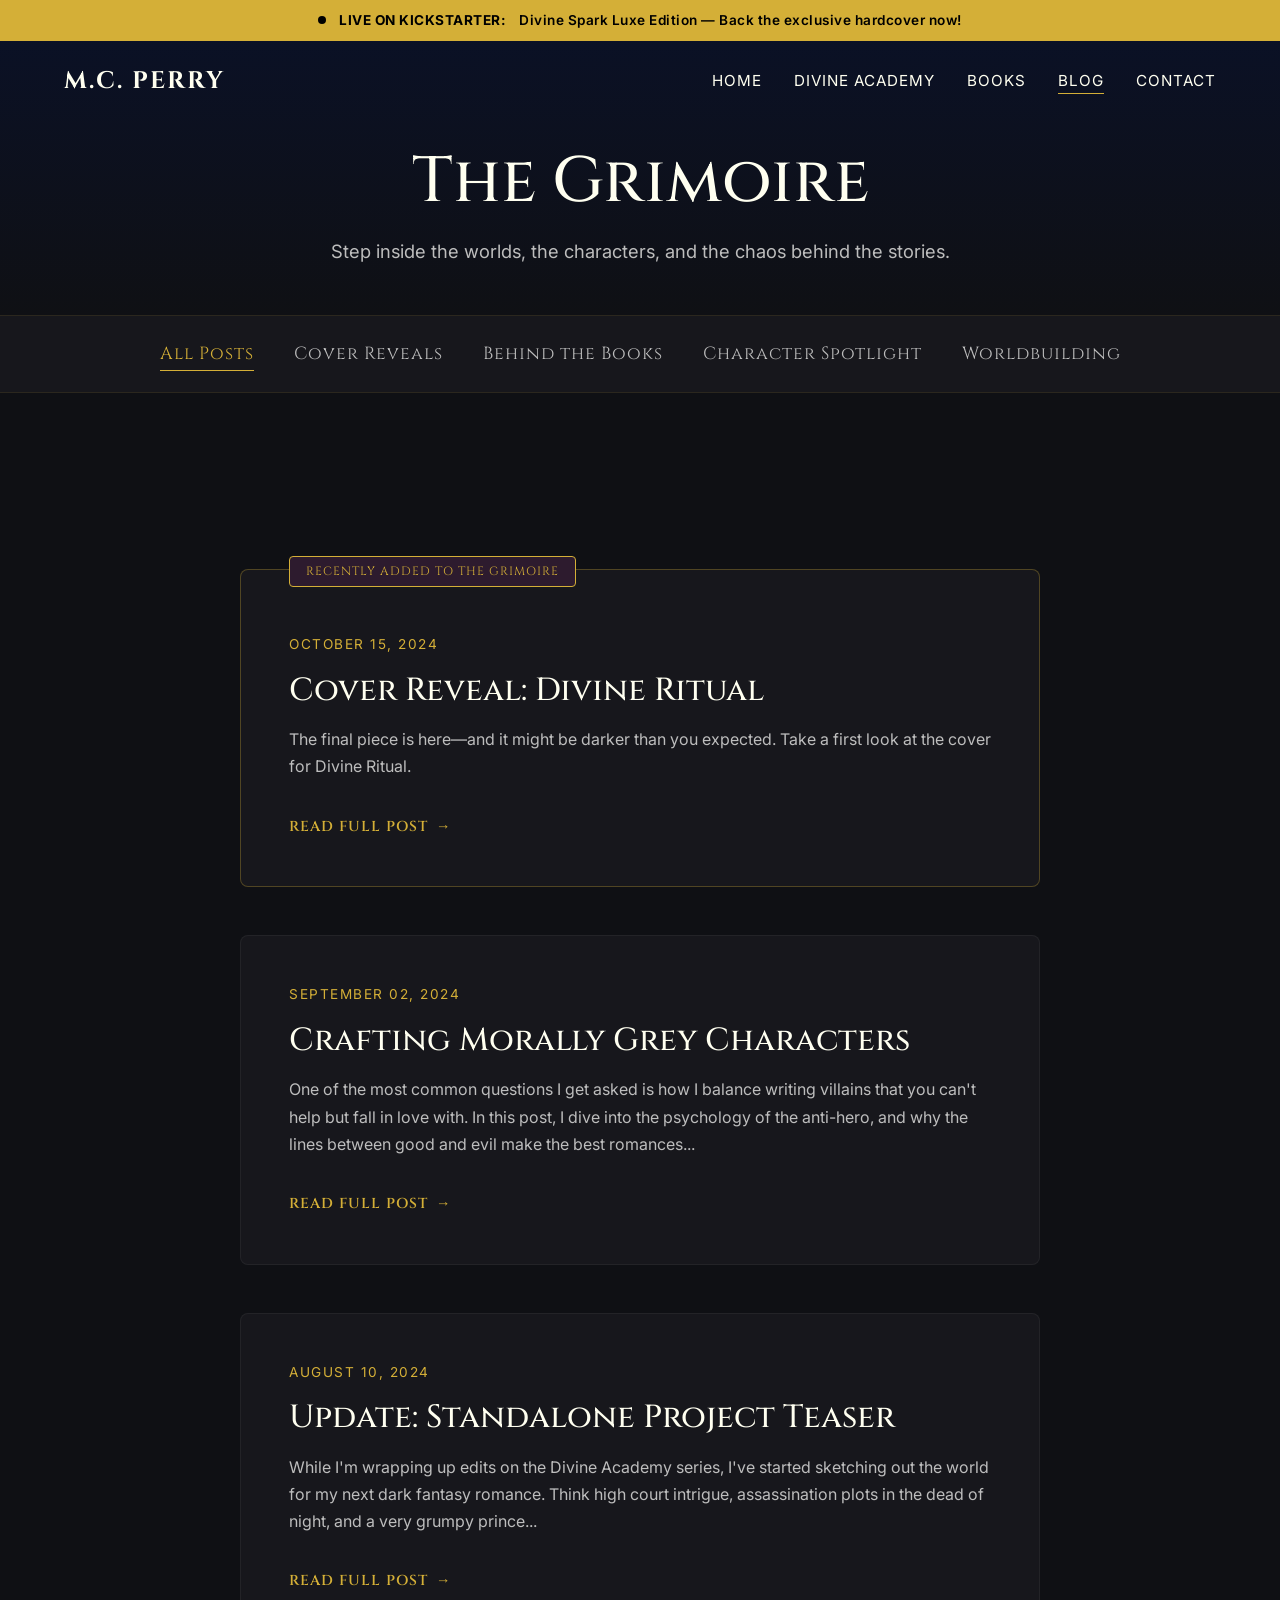
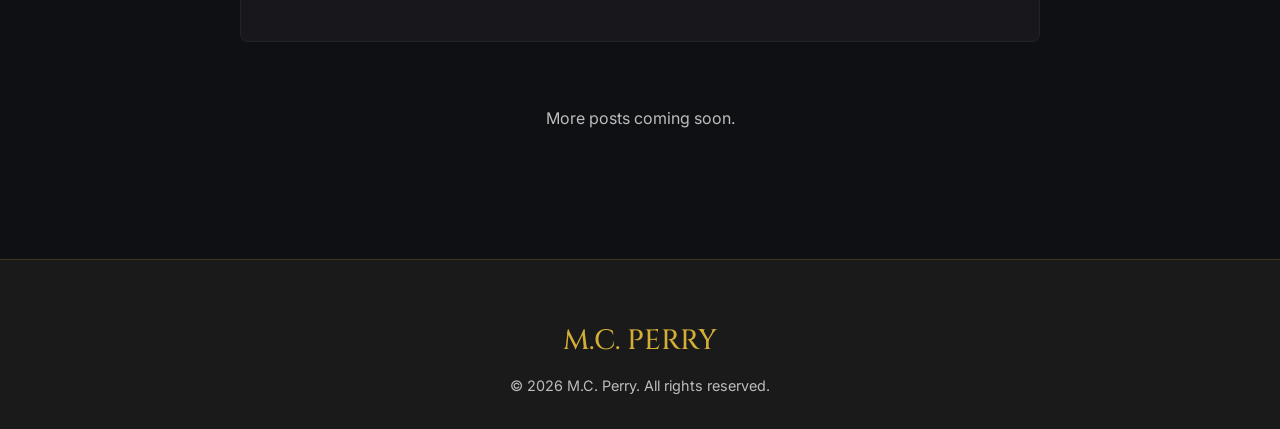
==== blog.html @ 1b4abf45 "feat: Implement Kickstarter banner, layout updates, and copy revisions" ====
<!DOCTYPE html>
<html lang="en">
<head>
    <meta charset="UTF-8">
    <meta name="viewport" content="width=device-width, initial-scale=1.0">
    <title>Blog | M.C. Perry</title>
    <meta name="description" content="Author updates, writing journey, and exclusive content from M.C. Perry.">
    <!-- Replace: Add your actual favicon below -->
    <link rel="icon" href="data:image/svg+xml,<svg xmlns=%22http://www.w3.org/2000/svg%22 viewBox=%220 0 100 100%22><text y=%22.9em%22 font-size=%2290%22>M</text></svg>">
    
    <link rel="stylesheet" href="css/styles.css">
    
    <style>
        .blog-list {
            max-width: 800px;
            margin: 0 auto;
        }
        .article-preview {
            background: var(--bg-panel);
            border: 1px solid rgba(255,255,255,0.05);
            border-radius: var(--border-radius-md);
            padding: 3rem;
            margin-bottom: 3rem;
            transition: transform var(--transition-smooth), border-color var(--transition-fast);
        }
        .article-preview:hover {
            border-color: rgba(212, 175, 55, 0.2);
            transform: translateY(-2px);
        }
        .article-date {
            color: var(--accent-gold);
            font-size: 0.85rem;
            text-transform: uppercase;
            letter-spacing: 1.5px;
            margin-bottom: 1rem;
            display: block;
        }
        .article-title {
            font-family: var(--font-heading);
            font-size: 2rem;
            margin-bottom: 1rem;
        }
        .article-title a {
            color: var(--text-primary);
        }
        .article-title a:hover {
            color: var(--accent-gold);
        }
        .article-excerpt {
            color: var(--text-muted);
            line-height: 1.7;
            margin-bottom: 2rem;
        }
        .read-more {
            font-family: var(--font-heading);
            color: var(--accent-gold);
            text-transform: uppercase;
            letter-spacing: 1px;
            font-size: 0.9rem;
            font-weight: 600;
            display: inline-flex;
            align-items: center;
        }
        .read-more::after {
            content: '→';
            margin-left: 0.5rem;
            transition: transform var(--transition-fast);
        }
        .read-more:hover::after {
            transform: translateX(5px);
        }
    </style>
</head>
<body>

    <!-- Header Navigation -->
    <header>
        <div class="announcement-bar">
            <a href="https://www.kickstarter.com/projects/mcperry/divine-spark-a-why-choose-academy-romantasy-special-edition" target="_blank" rel="noopener noreferrer">
                <span class="pulse-dot"></span>
                <strong>LIVE ON KICKSTARTER:</strong> Divine Spark Luxe Edition — Back the exclusive hardcover now!
            </a>
        </div>
        <div class="container nav-container">
            <div class="logo">
                <a href="index.html">M.C. PERRY</a>
            </div>
            <button class="hamburger" aria-expanded="false" aria-label="Toggle navigation">
                &#9776;
            </button>
            <nav>
                <ul class="nav-links">
                    <li><a href="index.html">Home</a></li>
                    <li><a href="divine-academy.html">Divine Academy</a></li>
                    <li><a href="books.html">Books</a></li>
                    <li><a href="blog.html" class="active">Blog</a></li>
                    <li><a href="contact.html">Contact</a></li>
                </ul>
            </nav>
        </div>
    </header>

    <!-- Minimal Hero -->
    <section class="hero-minimal" style="min-height: 35vh; padding-top: calc(var(--header-height) + 3rem); padding-bottom: 2rem; background: linear-gradient(to bottom, var(--bg-midnight), var(--bg-dark));">
        <div class="container hero-content" style="margin: 0 auto;">
            <h1 style="font-size: 4rem; margin-bottom: 1rem;">The Grimoire</h1>
            <p style="font-size: 1.15rem; color: var(--text-muted); max-width: 750px; margin: 0 auto; line-height: 1.6;">
                Step inside the worlds, the characters, and the chaos behind the stories.
            </p>
        </div>
    </section>

    <!-- Category Navigation -->
    <div style="background-color: var(--bg-panel); border-top: 1px solid rgba(212, 175, 55, 0.1); border-bottom: 1px solid rgba(212, 175, 55, 0.1); padding: 1.5rem 0; margin-bottom: 3rem;">
        <div class="container text-center">
            <ul style="list-style: none; display: flex; flex-wrap: wrap; justify-content: center; gap: 2.5rem; margin: 0; padding: 0;">
                <li><a href="#" style="color: var(--accent-gold); font-family: var(--font-heading); text-decoration: none; font-size: 1.1rem; letter-spacing: 1px; border-bottom: 1px solid var(--accent-gold); padding-bottom: 4px;">All Posts</a></li>
                <li><a href="#" style="color: var(--text-muted); font-family: var(--font-heading); text-decoration: none; font-size: 1.1rem; letter-spacing: 1px; transition: color var(--transition-short);" onmouseover="this.style.color='var(--accent-gold)'" onmouseout="this.style.color='var(--text-muted)'">Cover Reveals</a></li>
                <li><a href="#" style="color: var(--text-muted); font-family: var(--font-heading); text-decoration: none; font-size: 1.1rem; letter-spacing: 1px; transition: color var(--transition-short);" onmouseover="this.style.color='var(--accent-gold)'" onmouseout="this.style.color='var(--text-muted)'">Behind the Books</a></li>
                <li><a href="#" style="color: var(--text-muted); font-family: var(--font-heading); text-decoration: none; font-size: 1.1rem; letter-spacing: 1px; transition: color var(--transition-short);" onmouseover="this.style.color='var(--accent-gold)'" onmouseout="this.style.color='var(--text-muted)'">Character Spotlight</a></li>
                <li><a href="#" style="color: var(--text-muted); font-family: var(--font-heading); text-decoration: none; font-size: 1.1rem; letter-spacing: 1px; transition: color var(--transition-short);" onmouseover="this.style.color='var(--accent-gold)'" onmouseout="this.style.color='var(--text-muted)'">Worldbuilding</a></li>
            </ul>
        </div>
    </div>

    <!-- Blog Listing Section -->
    <section class="section-padding">
        <div class="container blog-list">
            
            <!-- Article 1 -->
            <article class="article-preview" style="position: relative; border-color: rgba(212, 175, 55, 0.3);">
                <div style="position: absolute; top: -14px; left: 3rem; background-color: var(--bg-deep-plum); padding: 0.3rem 1rem; border: 1px solid var(--accent-gold); border-radius: var(--border-radius-sm); font-size: 0.75rem; color: var(--accent-gold); font-family: var(--font-heading); text-transform: uppercase; letter-spacing: 1px;">Recently Added to the Grimoire</div>
                <span class="article-date" style="margin-top: 1rem;">October 15, 2024</span>
                <h2 class="article-title"><a href="#">Cover Reveal: Divine Ritual</a></h2>
                <p class="article-excerpt">
                    The final piece is here—and it might be darker than you expected. Take a first look at the cover for Divine Ritual.
                </p>
                <a href="#" class="read-more">Read Full Post</a>
            </article>

            <!-- Article 2 -->
            <article class="article-preview">
                <span class="article-date">September 02, 2024</span>
                <h2 class="article-title"><a href="#">Crafting Morally Grey Characters</a></h2>
                <p class="article-excerpt">
                    One of the most common questions I get asked is how I balance writing villains that you can't help but fall in love with. In this post, I dive into the psychology of the anti-hero, and why the lines between good and evil make the best romances...
                </p>
                <a href="#" class="read-more">Read Full Post</a>
            </article>

            <!-- Article 3 -->
            <article class="article-preview">
                <span class="article-date">August 10, 2024</span>
                <h2 class="article-title"><a href="#">Update: Standalone Project Teaser</a></h2>
                <p class="article-excerpt">
                    While I'm wrapping up edits on the Divine Academy series, I've started sketching out the world for my next dark fantasy romance. Think high court intrigue, assassination plots in the dead of night, and a very grumpy prince...
                </p>
                <a href="#" class="read-more">Read Full Post</a>
            </article>
            
            <div class="text-center" style="margin-top: 4rem;">
                <p style="color: var(--text-muted);">More posts coming soon.</p>
            </div>

        </div>
    </section>

    <!-- Footer -->
    <footer>
        <div class="container text-center">
            <h3 style="font-family: var(--font-heading); color: var(--accent-gold); margin-bottom: 1rem;">M.C. PERRY</h3>
            <p style="color: var(--text-muted); font-size: 0.9rem;">&copy; <script>document.write(new Date().getFullYear())</script> M.C. Perry. All rights reserved.</p>
        </div>
    </footer>

    <script src="js/main.js"></script>
</body>
</html>
---- css/styles.css ----
/* =========================================================================
   M.C. Perry Author Website - Global Styles
   Dark, elegant, fantasy-romance visual style.
   ========================================================================= */

@import url('https://fonts.googleapis.com/css2?family=Cinzel:wght@400;500;600;700&family=Inter:wght@300;400;500&display=swap');

/* --- CSS Variables / Theming --- */
:root {
  /* Colors */
  --bg-dark: #0f1014;
  --bg-deep-plum: #2D1B2E;
  --bg-burgundy: #4A0E17;
  --bg-midnight: #0A1128;
  --bg-charcoal: #1A1A1A;
  --bg-panel: rgba(25, 25, 30, 0.85);

  --text-primary: #FFFFF0; /* Soft ivory */
  --text-muted: #BDBDBD;
  
  --accent-gold: #D4AF37; /* Muted gold */
  --accent-gold-hover: #F1CA58;
  --accent-silver: #C0C0C0;

  /* Typography */
  --font-heading: 'Cinzel', serif;
  --font-body: 'Inter', sans-serif;

  /* Spacing & Sizes */
  --container-width: 1200px;
  --header-height: 80px;

  /* Transitions & Effects */
  --transition-fast: 0.2s ease-in-out;
  --transition-smooth: 0.3s ease;
  --shadow-elegant: 0 10px 30px rgba(0, 0, 0, 0.5);
  --border-radius-sm: 4px;
  --border-radius-md: 8px;
}

/* --- Base Reset --- */
*, *::before, *::after {
  box-sizing: border-box;
  margin: 0;
  padding: 0;
}

html {
  scroll-behavior: smooth;
}

body {
  font-family: var(--font-body);
  background-color: var(--bg-dark);
  color: var(--text-primary);
  line-height: 1.6;
  overflow-x: hidden;
  display: flex;
  flex-direction: column;
  min-height: 100vh;
}

h1, h2, h3, h4, h5, h6 {
  font-family: var(--font-heading);
  font-weight: 500;
  line-height: 1.2;
  margin-bottom: 1rem;
}

h1 { font-size: 3.5rem; }
h2 { font-size: 2.5rem; }
h3 { font-size: 1.75rem; }

a {
  color: var(--accent-gold);
  text-decoration: none;
  transition: color var(--transition-fast);
}

a:hover {
  color: var(--accent-gold-hover);
}

img {
  max-width: 100%;
  height: auto;
  display: block;
}

.container {
  width: 90%;
  max-width: var(--container-width);
  margin: 0 auto;
}

/* --- Utilities --- */
.section-padding {
  padding: 8rem 0;
}

section + section {
  border-top: 1px solid rgba(212, 175, 55, 0.1);
}

.text-center {
  text-align: center;
}

.text-accent {
  color: var(--accent-gold);
}

/* Buttons */
.btn {
  display: inline-block;
  font-family: var(--font-heading);
  text-transform: uppercase;
  letter-spacing: 1.5px;
  padding: 1rem 2rem;
  border-radius: var(--border-radius-sm);
  font-size: 0.9rem;
  cursor: pointer;
  transition: all var(--transition-smooth);
  border: 1px solid transparent;
  background-color: transparent;
}

.btn-primary {
  background-color: var(--accent-gold);
  color: #000;
  font-weight: 600;
}

.btn-primary:hover {
  background-color: transparent;
  color: var(--accent-gold);
  border-color: var(--accent-gold);
  box-shadow: 0 0 15px rgba(212, 175, 55, 0.3);
}

.btn-outline {
  border: 1px solid var(--accent-gold);
  color: var(--accent-gold);
}

.btn-outline:hover {
  background-color: var(--accent-gold);
  color: #000;
}

.btn-kickstarter {
  background-color: #05CE78;
  color: #fff;
  border-color: #05CE78;
}

.btn-kickstarter:hover {
  background-color: transparent;
  color: #05CE78;
  border-color: #05CE78;
  box-shadow: 0 0 15px rgba(5, 206, 120, 0.3);
}

/* --- Announcement Bar --- */
.announcement-bar {
  background-color: var(--accent-gold);
  color: #000;
  text-align: center;
  padding: 0.6rem 1rem;
  font-size: 0.85rem;
  font-family: var(--font-body);
  letter-spacing: 0.5px;
}

.announcement-bar a {
  color: #000;
  text-decoration: none;
  display: flex;
  align-items: center;
  justify-content: center;
  gap: 0.8rem;
  font-weight: 600;
}

.announcement-bar a:hover {
  text-decoration: underline;
}

.pulse-dot {
  display: inline-block;
  width: 8px;
  height: 8px;
  background-color: #000;
  border-radius: 50%;
  animation: pulse 2s infinite;
}

@keyframes pulse {
  0% { box-shadow: 0 0 0 0 rgba(0, 0, 0, 0.7); }
  70% { box-shadow: 0 0 0 6px rgba(0, 0, 0, 0); }
  100% { box-shadow: 0 0 0 0 rgba(0, 0, 0, 0); }
}

/* --- Header / Navigation --- */
header {
  position: fixed;
  top: 0;
  width: 100%;
  height: var(--header-height);
  z-index: 1000;
  transition: background-color var(--transition-smooth), backdrop-filter var(--transition-smooth);
}

/* Sticky Class added via JS */
header.scrolled {
  background-color: rgba(15, 16, 20, 0.95);
  backdrop-filter: blur(10px);
  border-bottom: 1px solid rgba(212, 175, 55, 0.1);
}

.nav-container {
  display: flex;
  justify-content: space-between;
  align-items: center;
  height: 100%;
}

.logo a {
  font-family: var(--font-heading);
  font-size: 1.5rem;
  font-weight: 700;
  color: var(--text-primary);
  letter-spacing: 2px;
}

.nav-links {
  display: flex;
  list-style: none;
  gap: 2rem;
}

.nav-links a {
  color: var(--text-primary);
  font-size: 0.95rem;
  text-transform: uppercase;
  letter-spacing: 1px;
  position: relative;
}

/* Hover underline effect */
.nav-links a::after {
  content: '';
  position: absolute;
  width: 0;
  height: 1px;
  bottom: -4px;
  left: 0;
  background-color: var(--accent-gold);
  transition: width var(--transition-smooth);
}

.nav-links a:hover::after,
.nav-links a.active::after {
  width: 100%;
}

.hamburger {
  display: none;
  cursor: pointer;
  background: none;
  border: none;
  color: var(--text-primary);
  font-size: 1.5rem;
}

/* --- Hero Sections --- */
.hero {
  min-height: 85vh;
  display: flex;
  align-items: center;
  position: relative;
  background-image: linear-gradient(to bottom, rgba(15, 16, 20, 0.85), rgba(15, 16, 20, 1));
  padding-top: calc(var(--header-height) + 2rem);
  padding-bottom: 4rem;
  overflow: hidden;
}

/* Placeholder for actual hero image background */
.hero::before {
  content: '';
  position: absolute;
  top: 0;
  left: 0;
  width: 100%;
  height: 100%;
  background-image: url('https://images.unsplash.com/photo-1549646633-e1f40d7c7eb9?auto=format&fit=crop&q=80&w=2000');
  background-size: cover;
  background-position: center;
  z-index: -1;
  opacity: 0.3;
}

.hero-grid {
  display: grid;
  grid-template-columns: 1.2fr 1fr;
  gap: 4rem;
  align-items: center;
  width: 100%;
  margin-top: 2rem;
}

.hero-text {
  max-width: 600px;
}

.hero-eyebrow {
  display: inline-block;
  font-family: var(--font-body);
  font-size: 0.85rem;
  color: var(--accent-gold);
  letter-spacing: 3px;
  text-transform: uppercase;
  margin-bottom: 1.5rem;
  font-weight: 600;
}

.hero-headline {
  font-size: 3.5rem;
  line-height: 1.15;
  margin-bottom: 1.5rem;
  color: var(--text-primary);
}

.hero-subheadline {
  font-size: 1.15rem;
  color: var(--text-muted);
  margin-bottom: 2.5rem;
  line-height: 1.6;
  max-width: 90%;
}

.hero-buttons {
  display: flex;
  gap: 1.5rem;
}

.hero-visual {
  position: relative;
  display: flex;
  justify-content: center;
  align-items: center;
}

/* Book Stack Visual Effect */
.book-stack {
  position: relative;
  width: 320px;
  height: 480px;
}

.book-stack-img {
  position: absolute;
  width: 280px;
  border-radius: var(--border-radius-sm);
  box-shadow: 0 20px 40px rgba(0,0,0,0.8);
  border: 1px solid rgba(212,175,55,0.3);
  transition: transform var(--transition-smooth);
}

.img-back {
  top: 0;
  right: 0;
  transform: scale(0.85) translateX(30px) rotate(5deg);
  opacity: 0.6;
  z-index: 1;
}

.img-middle {
  top: 10%;
  right: 15%;
  transform: scale(0.9) translateX(15px) rotate(-2deg);
  opacity: 0.8;
  z-index: 2;
}

.img-front {
  top: 20%;
  right: 30%;
  transform: scale(1) rotate(0deg);
  z-index: 3;
  border: 1px solid var(--accent-gold);
}

.book-stack:hover .img-front {
  transform: scale(1.05) translateY(-10px);
}
.book-stack:hover .img-middle {
  transform: scale(0.95) translateX(25px) rotate(-5deg);
}
.book-stack:hover .img-back {
  transform: scale(0.85) translateX(50px) rotate(10deg);
}

.hero-minimal {
  min-height: 50vh;
  display: flex;
  align-items: center;
  text-align: center;
  background: linear-gradient(to bottom, var(--bg-deep-plum), var(--bg-dark));
  padding-top: var(--header-height);
}

.hero-content {
  max-width: 800px;
}

.tagline {
  font-family: var(--font-body);
  font-size: 1.1rem;
  color: var(--accent-gold);
  letter-spacing: 3px;
  text-transform: uppercase;
  margin-bottom: 1rem;
  display: block;
}

/* --- Book Cards / Grids --- */
.grid-3 {
  display: grid;
  grid-template-columns: repeat(auto-fit, minmax(300px, 1fr));
  gap: 3rem;
  margin-top: 3rem;
}

.grid-2 {
  display: grid;
  grid-template-columns: 1fr 1fr;
  gap: 4rem;
  align-items: center;
}

.card {
  background: var(--bg-panel);
  border: 1px solid rgba(255, 255, 255, 0.05);
  border-radius: var(--border-radius-md);
  overflow: hidden;
  transition: transform var(--transition-smooth), box-shadow var(--transition-smooth);
}

.card:hover {
  transform: translateY(-8px);
  box-shadow: 0 15px 40px rgba(212, 175, 55, 0.15);
  border-color: rgba(212, 175, 55, 0.4);
}

.book-cover {
  width: 100%;
  aspect-ratio: 2 / 3;
  object-fit: cover;
  border-bottom: 2px solid var(--accent-gold);
}

.card-content {
  padding: 2rem;
}

.card-title {
  font-family: var(--font-heading);
  font-size: 1.5rem;
  margin-bottom: 0.5rem;
  color: var(--text-primary);
}

.card-meta {
  color: var(--accent-gold);
  font-size: 0.85rem;
  text-transform: uppercase;
  letter-spacing: 1px;
  margin-bottom: 1rem;
}

.card-excerpt {
  color: var(--text-muted);
  font-size: 0.95rem;
  margin-bottom: 1.5rem;
}

/* --- Specific Sections --- */
.section-title {
  text-align: center;
  margin-bottom: 3rem;
}

.section-title h2 {
  position: relative;
  display: inline-block;
  padding-bottom: 1rem;
}

.section-title h2::after {
  content: '';
  position: absolute;
  bottom: 0;
  left: 50%;
  transform: translateX(-50%);
  width: 60px;
  height: 2px;
  background-color: var(--accent-gold);
}

/* About author snippet */
.author-bio-snippet {
  border-left: 2px solid var(--accent-gold);
  padding-left: 2rem;
  margin: 2rem 0;
}

/* --- Footer --- */
footer {
  margin-top: auto;
  background-color: var(--bg-charcoal);
  padding: 4rem 0 2rem;
  border-top: 1px solid rgba(212, 175, 55, 0.2);
}

.footer-content {
  display: grid;
  grid-template-columns: repeat(auto-fit, minmax(250px, 1fr));
  gap: 3rem;
  margin-bottom: 3rem;
}

.footer-col h3 {
  font-size: 1.2rem;
  margin-bottom: 1.5rem;
  color: var(--text-primary);
}

.social-links {
  display: flex;
  gap: 1rem;
}

.social-icon {
  display: flex;
  justify-content: center;
  align-items: center;
  width: 40px;
  height: 40px;
  border-radius: 50%;
  border: 1px solid var(--text-muted);
  color: var(--text-muted);
  transition: all var(--transition-fast);
}

.social-icon:hover {
  border-color: var(--accent-gold);
  color: var(--accent-gold);
}

.footer-bottom {
  text-align: center;
  padding-top: 2rem;
  border-top: 1px solid rgba(255, 255, 255, 0.1);
  color: var(--text-muted);
  font-size: 0.9rem;
}

/* --- Responsive Layout --- */
@media (max-width: 900px) {
  h1, .hero-headline { font-size: 2.5rem; }
  h2 { font-size: 2rem; }
  
  .grid-2, .hero-grid {
    grid-template-columns: 1fr;
    text-align: center;
    gap: 3rem;
  }
  
  .hero-text {
    margin: 0 auto;
  }
  
  .hero-subheadline {
    margin: 0 auto 2.5rem auto;
  }
  
  .hero-buttons {
    justify-content: center;
  }
  
  .book-stack {
    margin: 0 auto;
    height: 400px;
  }
  
  .img-back { right: -10%; }
  .img-front { right: 20%; }
}

@media (max-width: 768px) {
  .hamburger {
    display: block;
  }
  
  .nav-links {
    position: fixed;
    top: var(--header-height);
    right: -100%;
    width: 100%;
    height: calc(100vh - var(--header-height));
    background-color: var(--bg-dark);
    flex-direction: column;
    align-items: center;
    justify-content: center;
    transition: right var(--transition-smooth);
    gap: 3rem;
  }
  
  .nav-links.active {
    right: 0;
  }
  
  .nav-links a {
    font-size: 1.2rem;
  }

  .hero-content {
    text-align: center;
  }

  .btn-group, .hero-buttons {
    display: flex;
    flex-direction: column;
    gap: 1rem;
    align-items: center;
  }
}
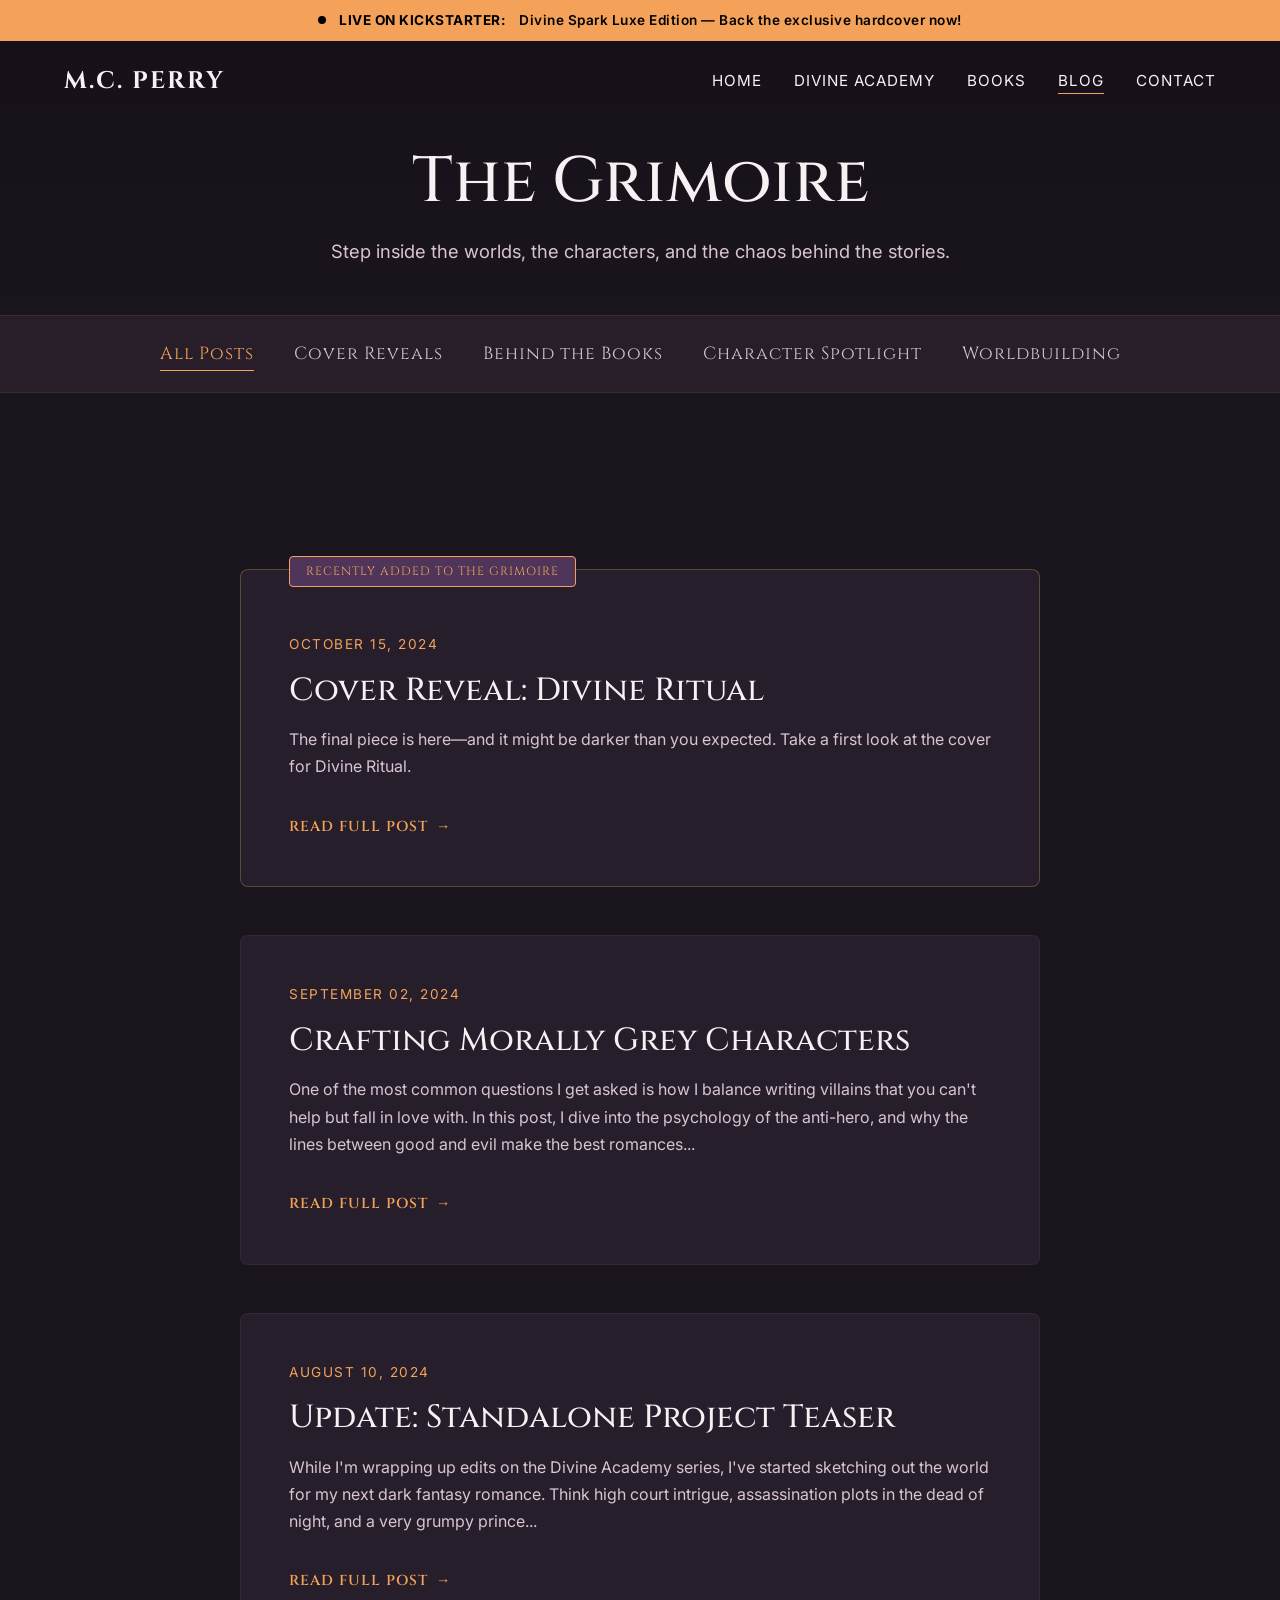
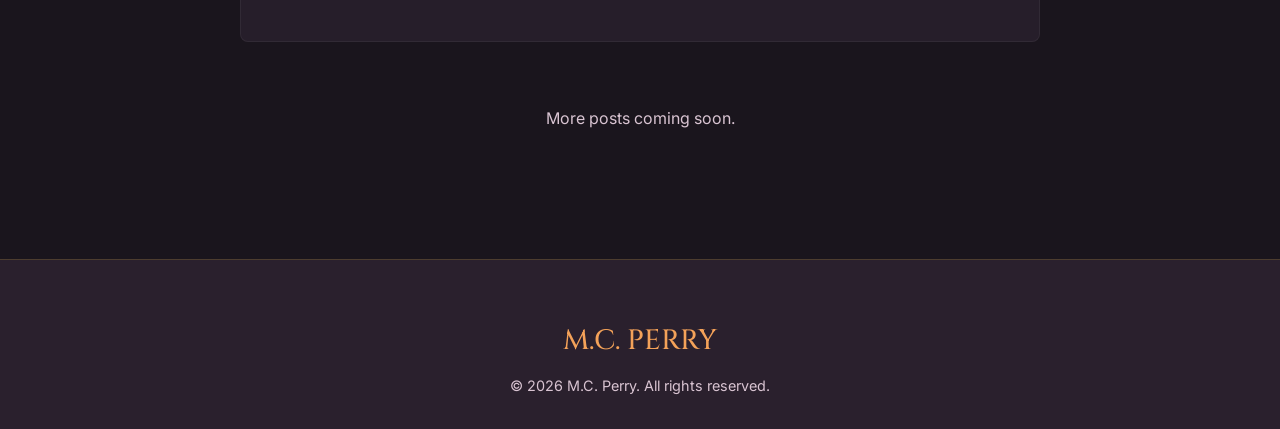
==== commit 53e3b2bb: "style: bust cache sitewide, restore bio jpeg, and finalize layout swap" ====
--- a/blog.html
+++ b/blog.html
@@ -8,7 +8,7 @@
     <!-- Replace: Add your actual favicon below -->
     <link rel="icon" href="data:image/svg+xml,<svg xmlns=%22http://www.w3.org/2000/svg%22 viewBox=%220 0 100 100%22><text y=%22.9em%22 font-size=%2290%22>M</text></svg>">
     
-    <link rel="stylesheet" href="css/styles.css">
+    <link rel="stylesheet" href="css/styles.css?v=2.0">
     
     <style>
         .blog-list {
@@ -83,18 +83,18 @@
         </div>
         <div class="container nav-container">
             <div class="logo">
-                <a href="index.html">M.C. PERRY</a>
+                <a href="/home">M.C. PERRY</a>
             </div>
             <button class="hamburger" aria-expanded="false" aria-label="Toggle navigation">
                 &#9776;
             </button>
             <nav>
                 <ul class="nav-links">
-                    <li><a href="index.html">Home</a></li>
-                    <li><a href="divine-academy.html">Divine Academy</a></li>
-                    <li><a href="books.html">Books</a></li>
-                    <li><a href="blog.html" class="active">Blog</a></li>
-                    <li><a href="contact.html">Contact</a></li>
+                    <li><a href="/home">Home</a></li>
+                    <li><a href="/divineacademy">Divine Academy</a></li>
+                    <li><a href="/books">Books</a></li>
+                    <li><a href="/blog" class="active">Blog</a></li>
+                    <li><a href="/contact">Contact</a></li>
                 </ul>
             </nav>
         </div>
--- a/css/styles.css
+++ b/css/styles.css
@@ -7,20 +7,20 @@
 
 /* --- CSS Variables / Theming --- */
 :root {
-  /* Colors */
-  --bg-dark: #0f1014;
-  --bg-deep-plum: #2D1B2E;
-  --bg-burgundy: #4A0E17;
-  --bg-midnight: #0A1128;
-  --bg-charcoal: #1A1A1A;
-  --bg-panel: rgba(25, 25, 30, 0.85);
-
-  --text-primary: #FFFFF0; /* Soft ivory */
-  --text-muted: #BDBDBD;
-  
-  --accent-gold: #D4AF37; /* Muted gold */
-  --accent-gold-hover: #F1CA58;
-  --accent-silver: #C0C0C0;
+  /* Colors - Custom Palette Matched to Author Photo */
+  --bg-dark: #1A151D;       /* Warm plum-black */
+  --bg-deep-plum: #4E3559;  /* Hoodie purple */
+  --bg-burgundy: #9C4F69;   /* Banner mauve/rose */
+  --bg-midnight: #160f18;   /* Deepest ambient dark */
+  --bg-charcoal: #2A202D;   /* Dark warm grey-purple */
+  --bg-panel: rgba(42, 32, 45, 0.85); /* For cards */
+
+  --text-primary: #f8f1f4;  /* Soft pinkish-ivory */
+  --text-muted: #d9c4d2;    /* Dusty lilac */
+  
+  --accent-gold: #F4A259;   /* Warm peachy-gold from banner text */
+  --accent-gold-hover: #ffbb77;
+  --accent-silver: #E0E0E0;
 
   /* Typography */
   --font-heading: 'Cinzel', serif;
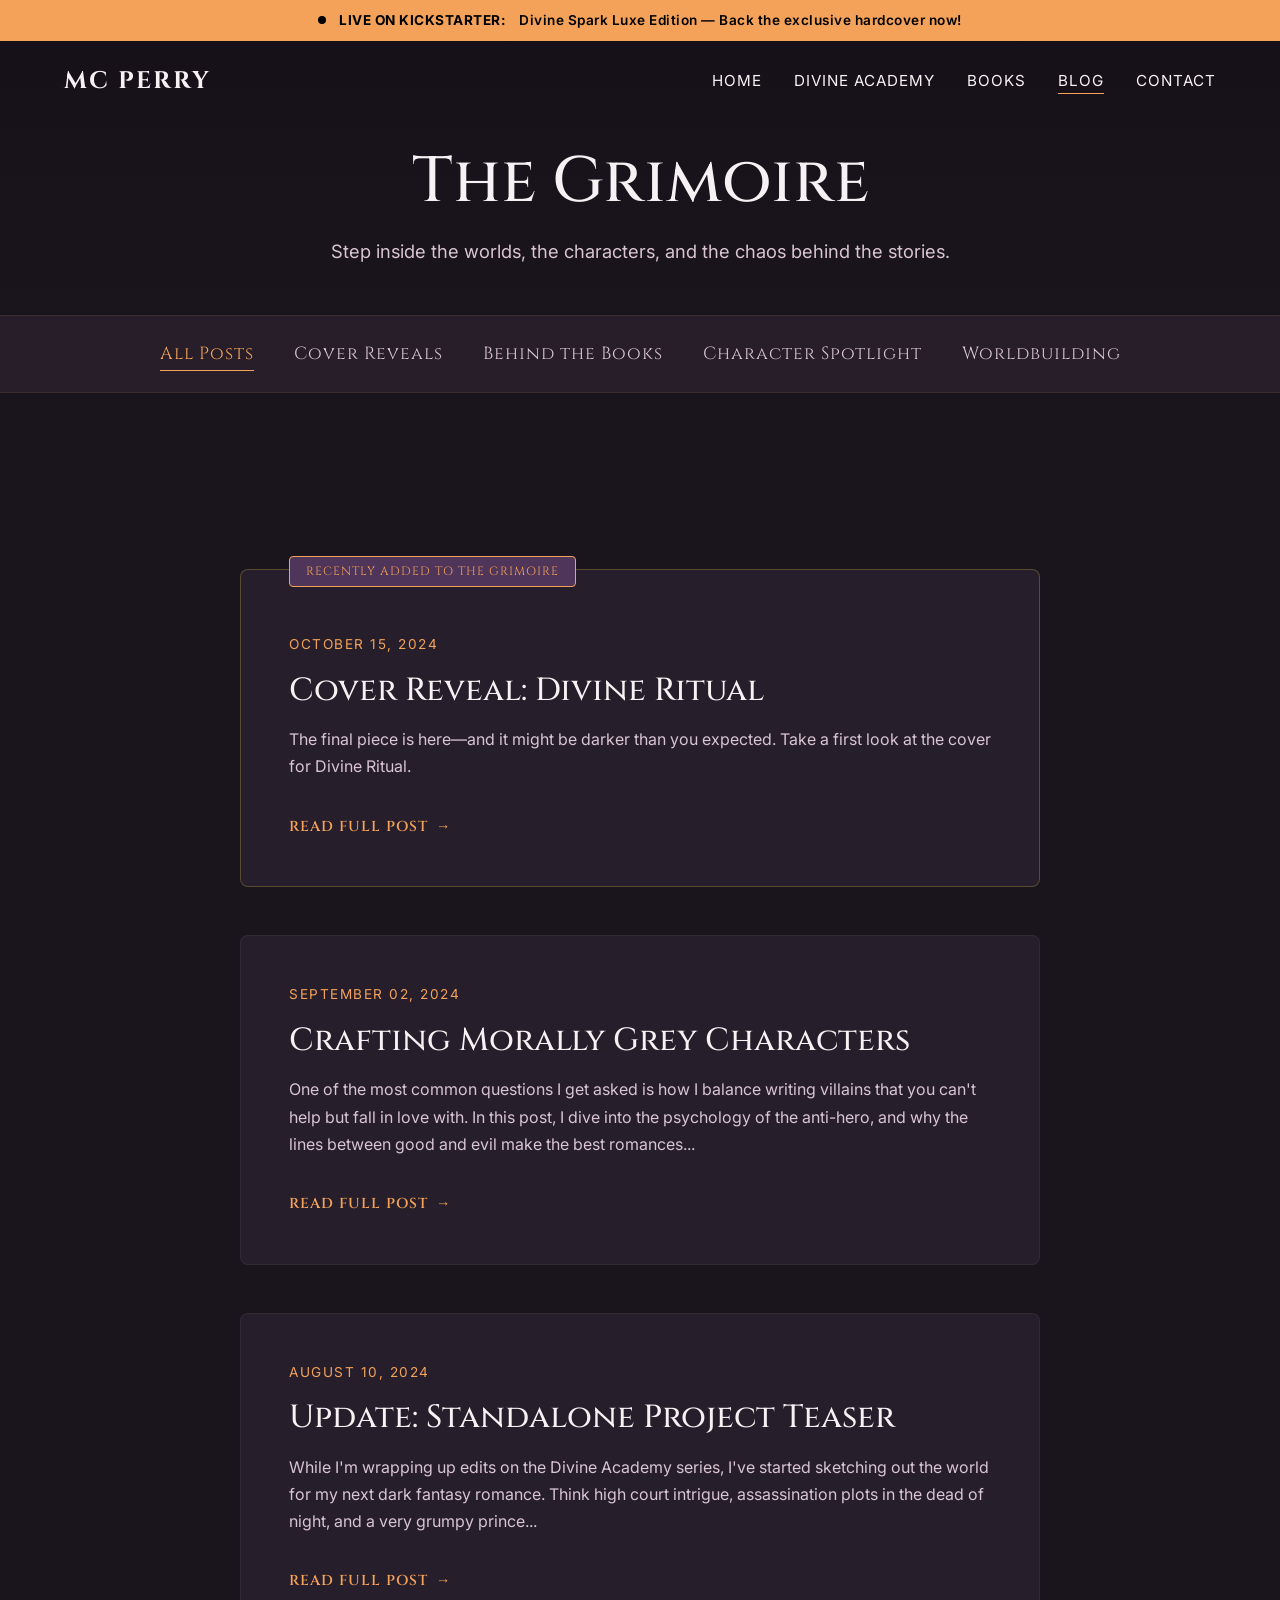
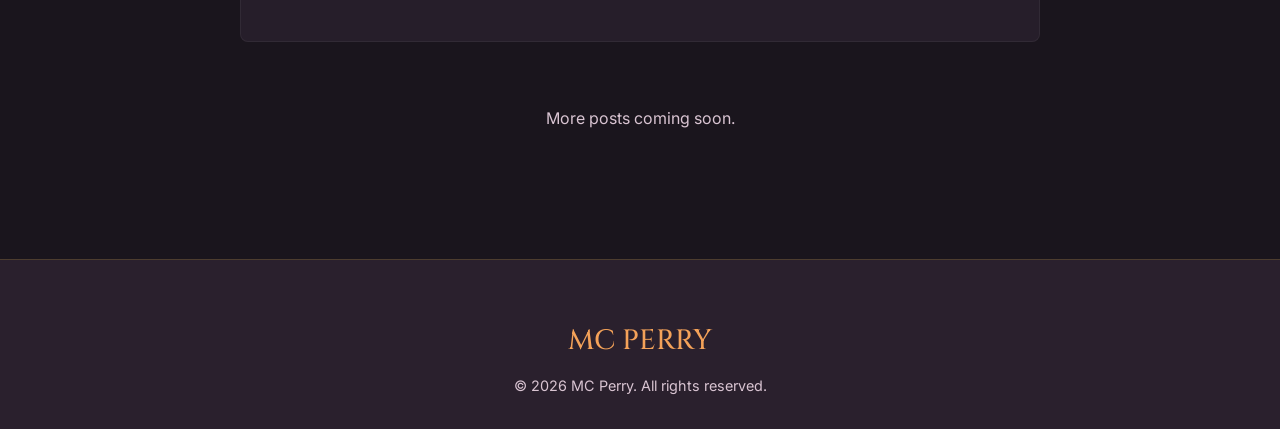
==== commit 4286b6e1: "fix: restore correctly and update strings and covers" ====
--- a/blog.html
+++ b/blog.html
@@ -3,8 +3,8 @@
 <head>
     <meta charset="UTF-8">
     <meta name="viewport" content="width=device-width, initial-scale=1.0">
-    <title>Blog | M.C. Perry</title>
-    <meta name="description" content="Author updates, writing journey, and exclusive content from M.C. Perry.">
+    <title>Blog | MC Perry</title>
+    <meta name="description" content="Author updates, writing journey, and exclusive content from MC Perry.">
     <!-- Replace: Add your actual favicon below -->
     <link rel="icon" href="data:image/svg+xml,<svg xmlns=%22http://www.w3.org/2000/svg%22 viewBox=%220 0 100 100%22><text y=%22.9em%22 font-size=%2290%22>M</text></svg>">
     
@@ -83,7 +83,7 @@
         </div>
         <div class="container nav-container">
             <div class="logo">
-                <a href="/home">M.C. PERRY</a>
+                <a href="/home">MC PERRY</a>
             </div>
             <button class="hamburger" aria-expanded="false" aria-label="Toggle navigation">
                 &#9776;
@@ -168,8 +168,8 @@
     <!-- Footer -->
     <footer>
         <div class="container text-center">
-            <h3 style="font-family: var(--font-heading); color: var(--accent-gold); margin-bottom: 1rem;">M.C. PERRY</h3>
-            <p style="color: var(--text-muted); font-size: 0.9rem;">&copy; <script>document.write(new Date().getFullYear())</script> M.C. Perry. All rights reserved.</p>
+            <h3 style="font-family: var(--font-heading); color: var(--accent-gold); margin-bottom: 1rem;">MC PERRY</h3>
+            <p style="color: var(--text-muted); font-size: 0.9rem;">&copy; <script>document.write(new Date().getFullYear())</script> MC Perry. All rights reserved.</p>
         </div>
     </footer>
 
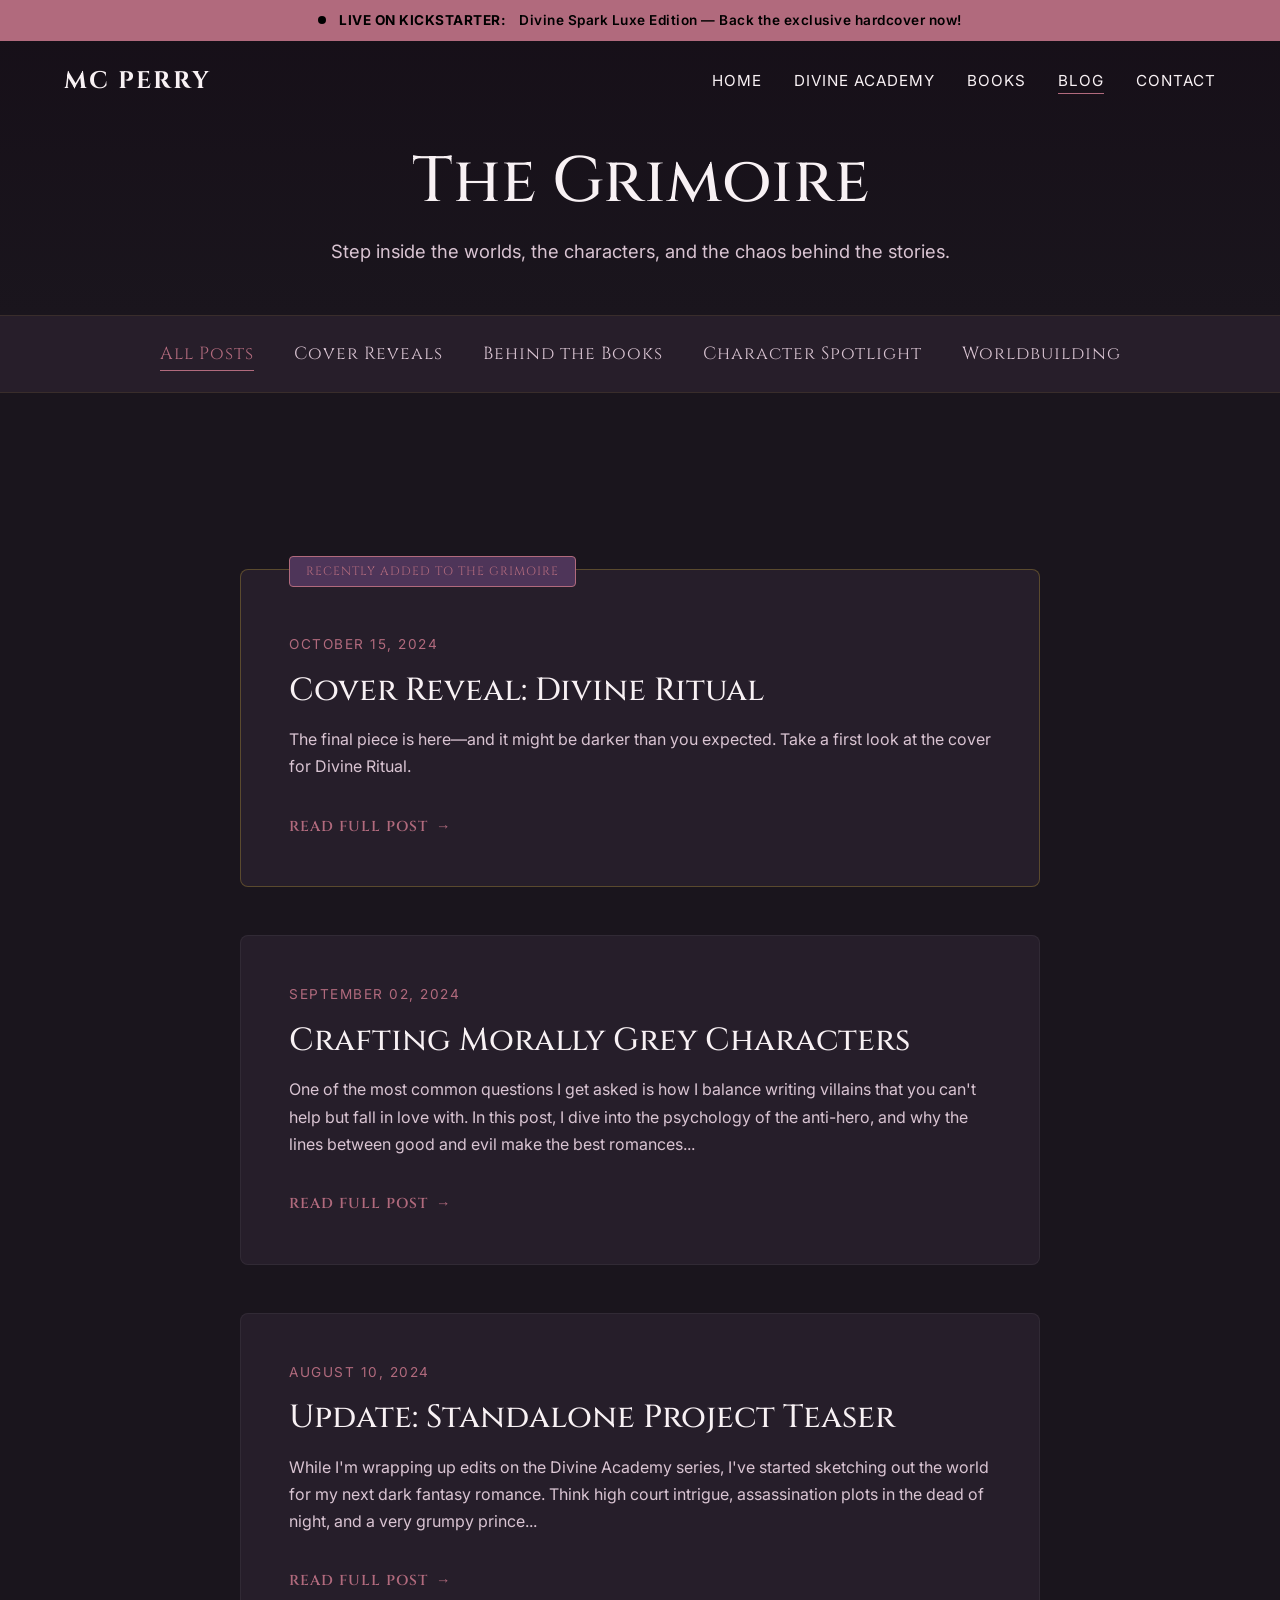
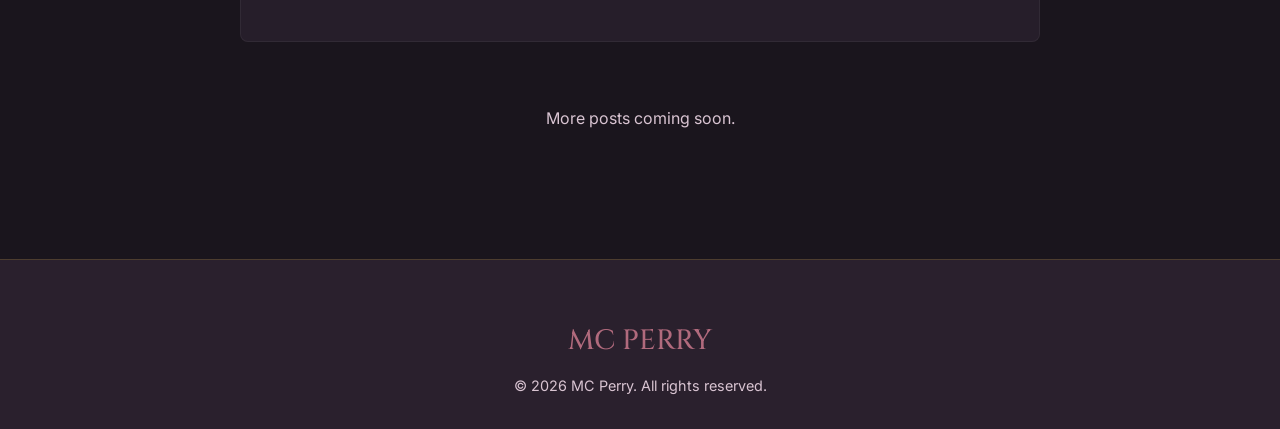
==== commit 9074d0a6: "style: updated gold theme to rose gold matching character ribbon banner" ====
--- a/blog.html
+++ b/blog.html
@@ -8,7 +8,7 @@
     <!-- Replace: Add your actual favicon below -->
     <link rel="icon" href="data:image/svg+xml,<svg xmlns=%22http://www.w3.org/2000/svg%22 viewBox=%220 0 100 100%22><text y=%22.9em%22 font-size=%2290%22>M</text></svg>">
     
-    <link rel="stylesheet" href="css/styles.css?v=2.0">
+    <link rel="stylesheet" href="css/styles.css?v=2.1">
     
     <style>
         .blog-list {
--- a/css/styles.css
+++ b/css/styles.css
@@ -18,8 +18,8 @@
   --text-primary: #f8f1f4;  /* Soft pinkish-ivory */
   --text-muted: #d9c4d2;    /* Dusty lilac */
   
-  --accent-gold: #F4A259;   /* Warm peachy-gold from banner text */
-  --accent-gold-hover: #ffbb77;
+  --accent-gold: #b16a7d;   /* Warm peachy-gold from banner text */
+  --accent-gold-hover: #d0879c;
   --accent-silver: #E0E0E0;
 
   /* Typography */
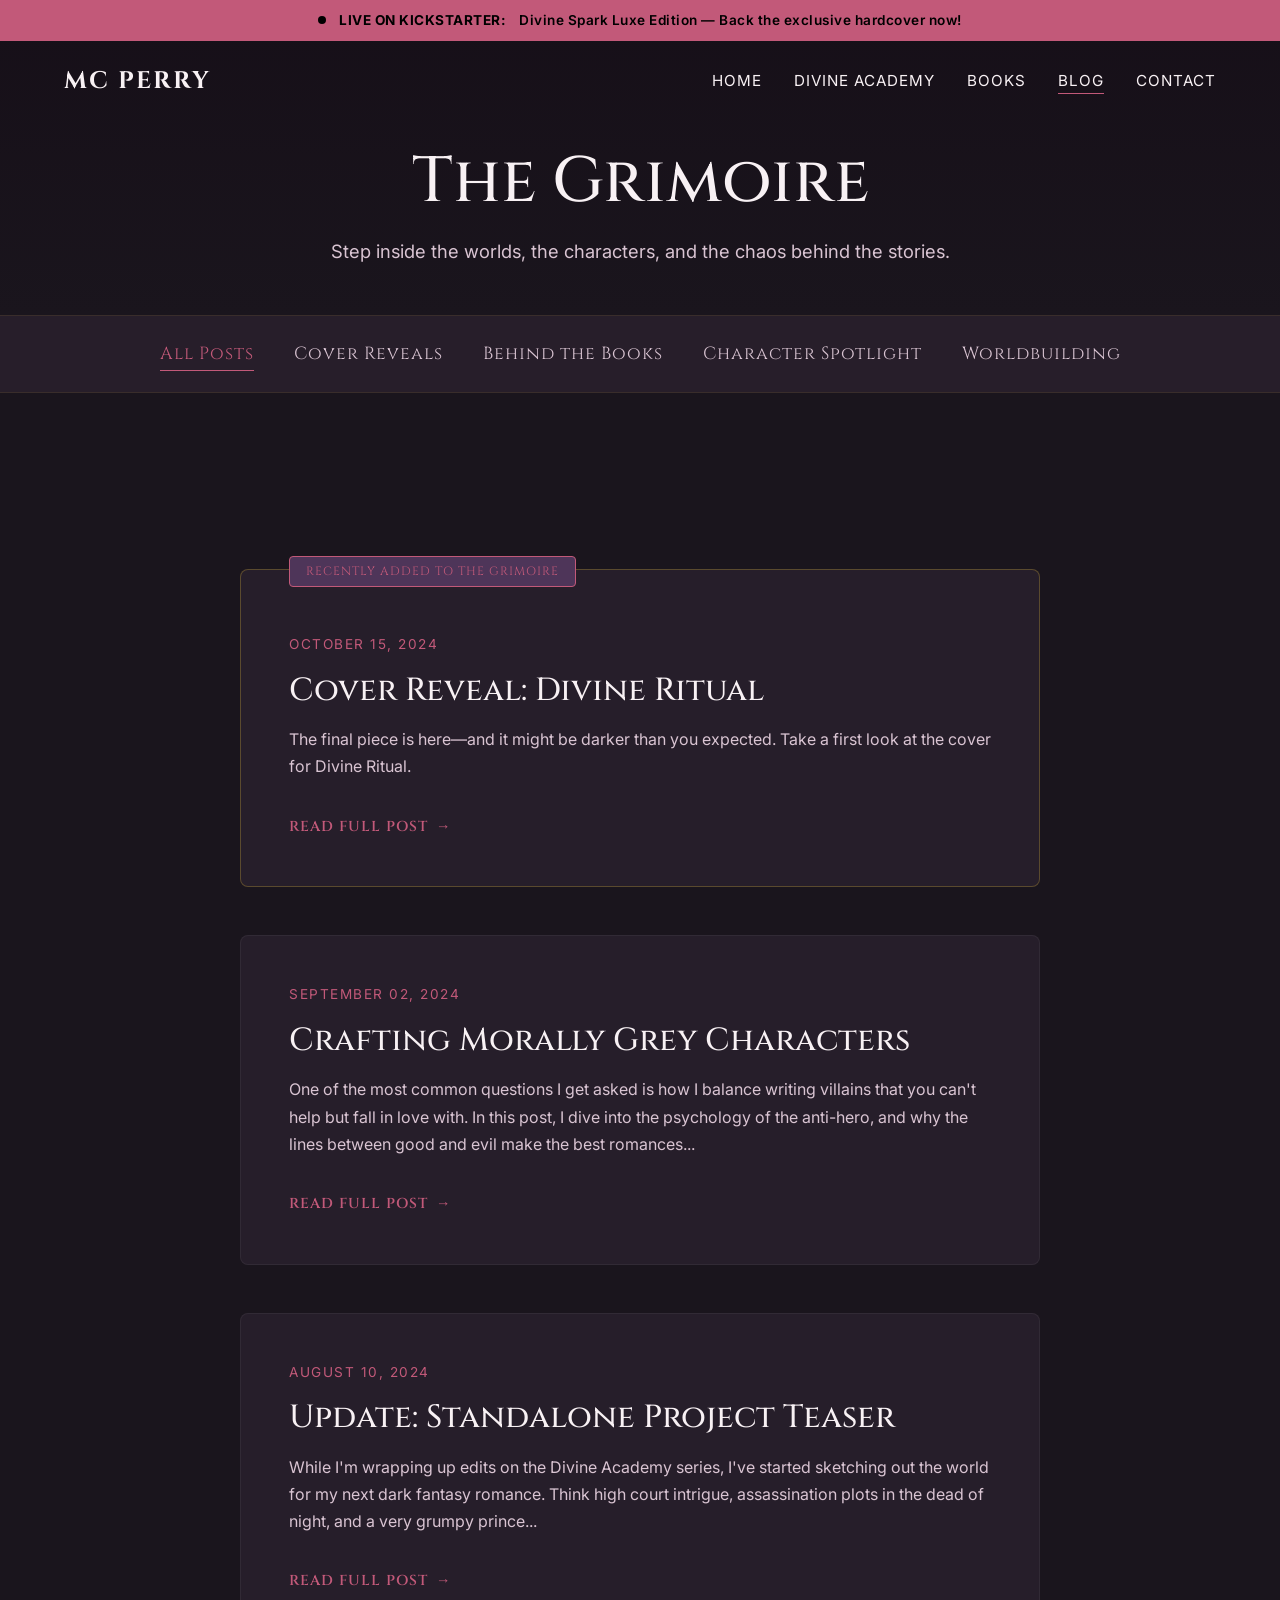
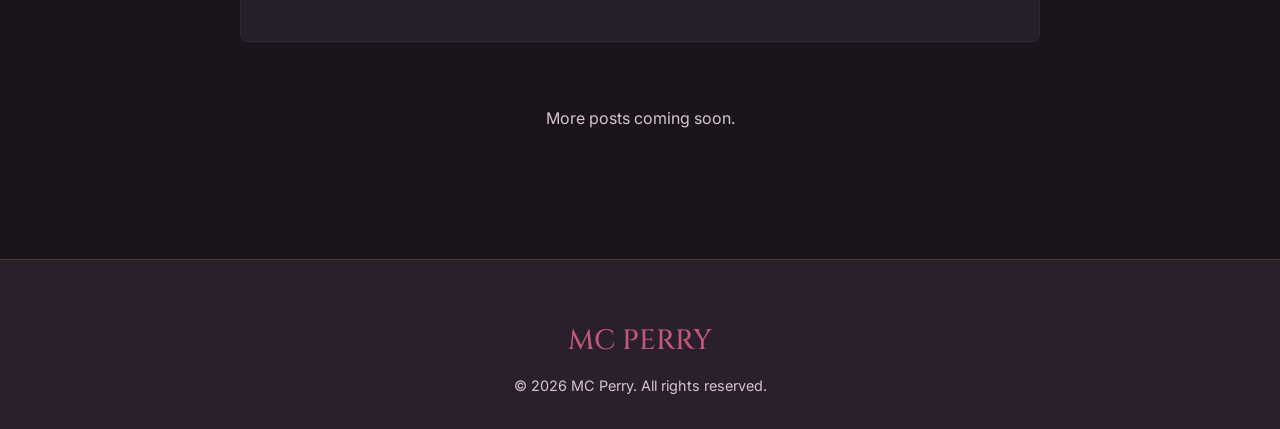
==== commit 5f264734: "style: updated accent color to vivid laptop pink" ====
--- a/blog.html
+++ b/blog.html
@@ -8,7 +8,7 @@
     <!-- Replace: Add your actual favicon below -->
     <link rel="icon" href="data:image/svg+xml,<svg xmlns=%22http://www.w3.org/2000/svg%22 viewBox=%220 0 100 100%22><text y=%22.9em%22 font-size=%2290%22>M</text></svg>">
     
-    <link rel="stylesheet" href="css/styles.css?v=2.1">
+    <link rel="stylesheet" href="css/styles.css?v=2.2">
     
     <style>
         .blog-list {
--- a/css/styles.css
+++ b/css/styles.css
@@ -18,8 +18,8 @@
   --text-primary: #f8f1f4;  /* Soft pinkish-ivory */
   --text-muted: #d9c4d2;    /* Dusty lilac */
   
-  --accent-gold: #b16a7d;   /* Warm peachy-gold from banner text */
-  --accent-gold-hover: #d0879c;
+  --accent-gold: #C25979;   /* Warm peachy-gold from banner text */
+  --accent-gold-hover: #D96B8D;
   --accent-silver: #E0E0E0;
 
   /* Typography */
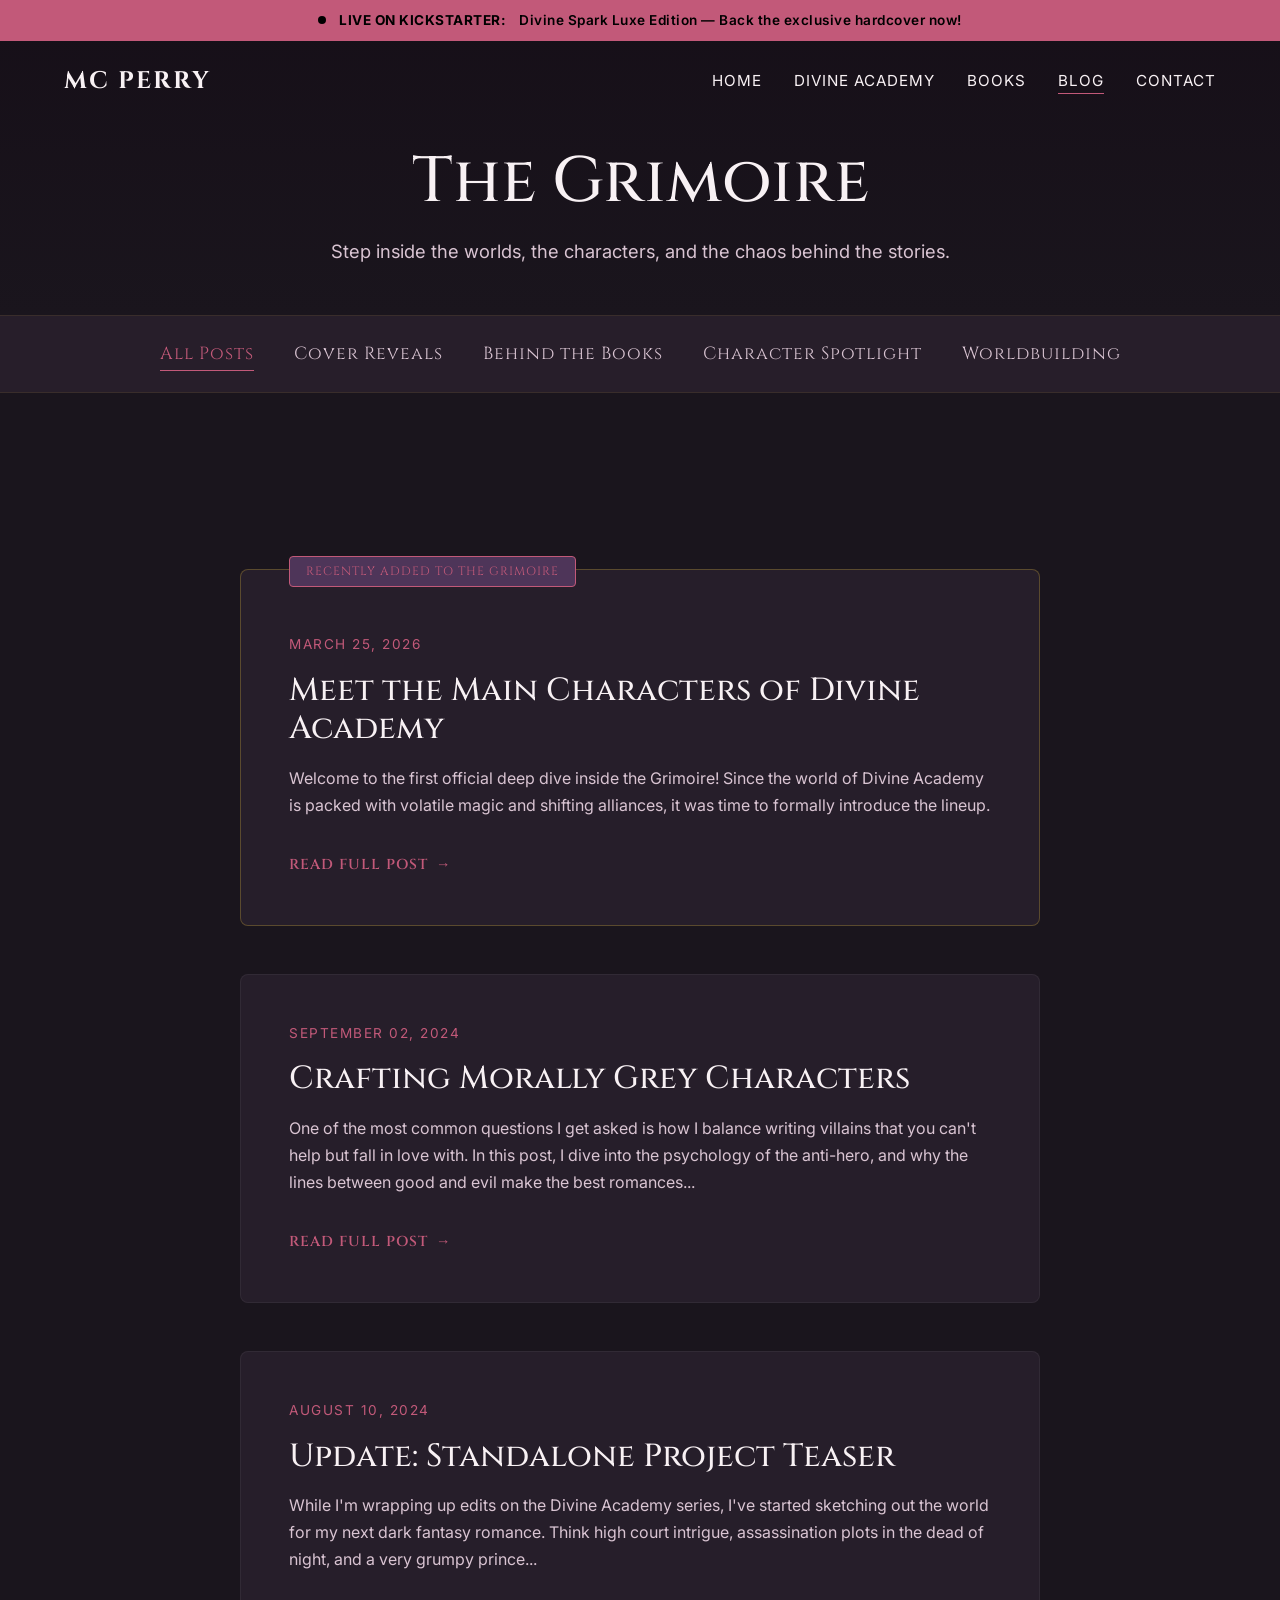
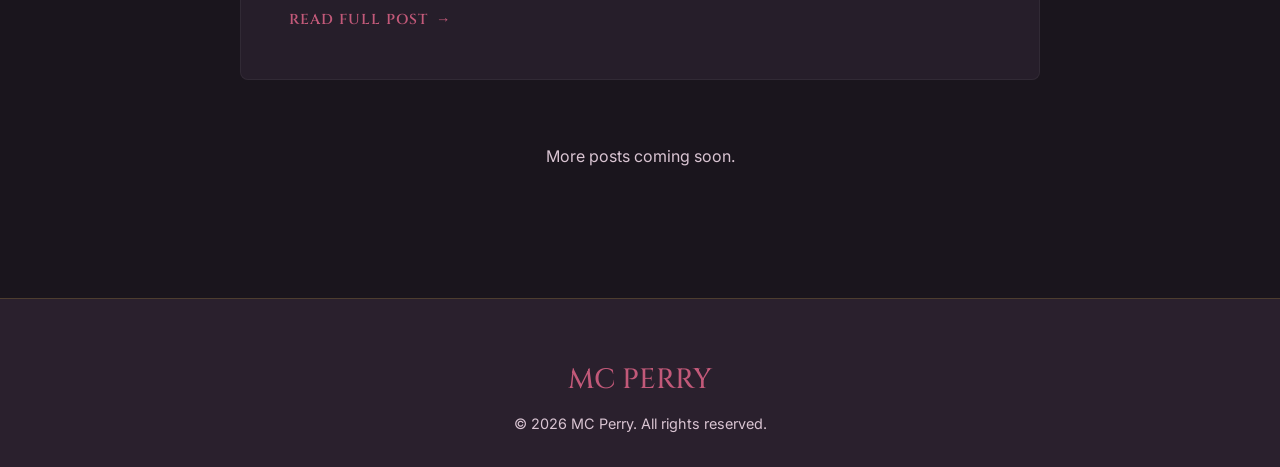
==== commit a57915c4: "feat(blog): launched inaugural Grimoire architectural post 'Meet the Characters' alongside functiona" ====
--- a/blog.html
+++ b/blog.html
@@ -4,6 +4,22 @@
     <meta charset="UTF-8">
     <meta name="viewport" content="width=device-width, initial-scale=1.0">
     <title>Blog | MC Perry</title>
+    <script type="application/ld+json">
+{
+  "@context": "https://schema.org",
+  "@graph": [
+    {
+      "@type": "CollectionPage",
+      "@id": "https://mcperrybooks.com/blog#webpage",
+      "url": "https://mcperrybooks.com/blog",
+      "name": "The Grimoire - Blog by M.C. Perry",
+      "isPartOf": {
+        "@id": "https://mcperrybooks.com/#website"
+      }
+    }
+  ]
+}
+</script>
     <meta name="description" content="Author updates, writing journey, and exclusive content from MC Perry.">
     <!-- Replace: Add your actual favicon below -->
     <link rel="icon" href="data:image/svg+xml,<svg xmlns=%22http://www.w3.org/2000/svg%22 viewBox=%220 0 100 100%22><text y=%22.9em%22 font-size=%2290%22>M</text></svg>">
@@ -130,12 +146,12 @@
             <!-- Article 1 -->
             <article class="article-preview" style="position: relative; border-color: rgba(212, 175, 55, 0.3);">
                 <div style="position: absolute; top: -14px; left: 3rem; background-color: var(--bg-deep-plum); padding: 0.3rem 1rem; border: 1px solid var(--accent-gold); border-radius: var(--border-radius-sm); font-size: 0.75rem; color: var(--accent-gold); font-family: var(--font-heading); text-transform: uppercase; letter-spacing: 1px;">Recently Added to the Grimoire</div>
-                <span class="article-date" style="margin-top: 1rem;">October 15, 2024</span>
-                <h2 class="article-title"><a href="#">Cover Reveal: Divine Ritual</a></h2>
+                <span class="article-date" style="margin-top: 1rem;">March 25, 2026</span>
+                <h2 class="article-title"><a href="/meet-the-characters-of-divine-academy">Meet the Main Characters of Divine Academy</a></h2>
                 <p class="article-excerpt">
-                    The final piece is here—and it might be darker than you expected. Take a first look at the cover for Divine Ritual.
+                    Welcome to the first official deep dive inside the Grimoire! Since the world of Divine Academy is packed with volatile magic and shifting alliances, it was time to formally introduce the lineup.
                 </p>
-                <a href="#" class="read-more">Read Full Post</a>
+                <a href="/meet-the-characters-of-divine-academy" class="read-more">Read Full Post</a>
             </article>
 
             <!-- Article 2 -->
--- a/css/styles.css
+++ b/css/styles.css
@@ -566,6 +566,36 @@
   font-size: 0.9rem;
 }
 
+/* --- Series Hero Typography --- */
+.series-hero-h1 {
+  font-size: 3.8rem;
+  color: var(--text-primary);
+  font-family: var(--font-heading);
+  text-transform: uppercase;
+  margin-bottom: 1.5rem;
+  line-height: 1.1;
+}
+
+.series-hero-h2 {
+  font-size: 1.7rem;
+  color: #c25979;
+  font-family: var(--font-heading);
+  margin: 0 auto 1.5rem auto;
+  line-height: 1.5;
+  max-width: 1100px;
+  font-weight: normal;
+}
+
+.series-hero-tagline {
+  color: var(--text-primary);
+  letter-spacing: 2px;
+  text-transform: uppercase;
+  font-weight: 600;
+  display: block;
+  margin-bottom: 2.5rem;
+  font-size: 1rem;
+}
+
 /* --- Responsive Layout --- */
 @media (max-width: 900px) {
   h1, .hero-headline { font-size: 2.5rem; }
@@ -601,6 +631,7 @@
 @media (max-width: 768px) {
   .hamburger {
     display: block;
+    margin-left: auto;
   }
   
   .nav-links {
@@ -629,6 +660,18 @@
     text-align: center;
   }
 
+  .series-hero-h1 {
+    font-size: 2.2rem;
+  }
+  
+  .series-hero-h2 {
+    font-size: 1.2rem;
+  }
+  
+  .series-hero-tagline {
+    font-size: 0.85rem;
+  }
+
   .btn-group, .hero-buttons {
     display: flex;
     flex-direction: column;
@@ -636,3 +679,51 @@
     align-items: center;
   }
 }
+
+/* Video Modal */
+.video-modal {
+    display: none;
+    position: fixed;
+    z-index: 9999;
+    left: 0;
+    top: 0;
+    width: 100%;
+    height: 100%;
+    background-color: rgba(10, 10, 15, 0.95);
+    align-items: center;
+    justify-content: center;
+    opacity: 0;
+    transition: opacity var(--transition-smooth);
+}
+.video-modal.active {
+    display: flex;
+    opacity: 1;
+}
+.video-modal-content {
+    position: relative;
+    width: 90%;
+    max-width: 1000px;
+    background: var(--bg-charcoal);
+    border-radius: var(--border-radius-md);
+    padding: 10px;
+    box-shadow: 0 25px 60px rgba(0,0,0,0.9);
+    border: 1px solid var(--accent-gold);
+}
+.video-modal-content video {
+    width: 100%;
+    border-radius: 4px;
+    display: block;
+}
+.close-modal {
+    position: absolute;
+    top: -50px;
+    right: 0;
+    color: var(--text-primary);
+    font-size: 40px;
+    font-weight: bold;
+    cursor: pointer;
+    transition: color var(--transition-fast);
+}
+.close-modal:hover {
+    color: var(--accent-gold);
+}
